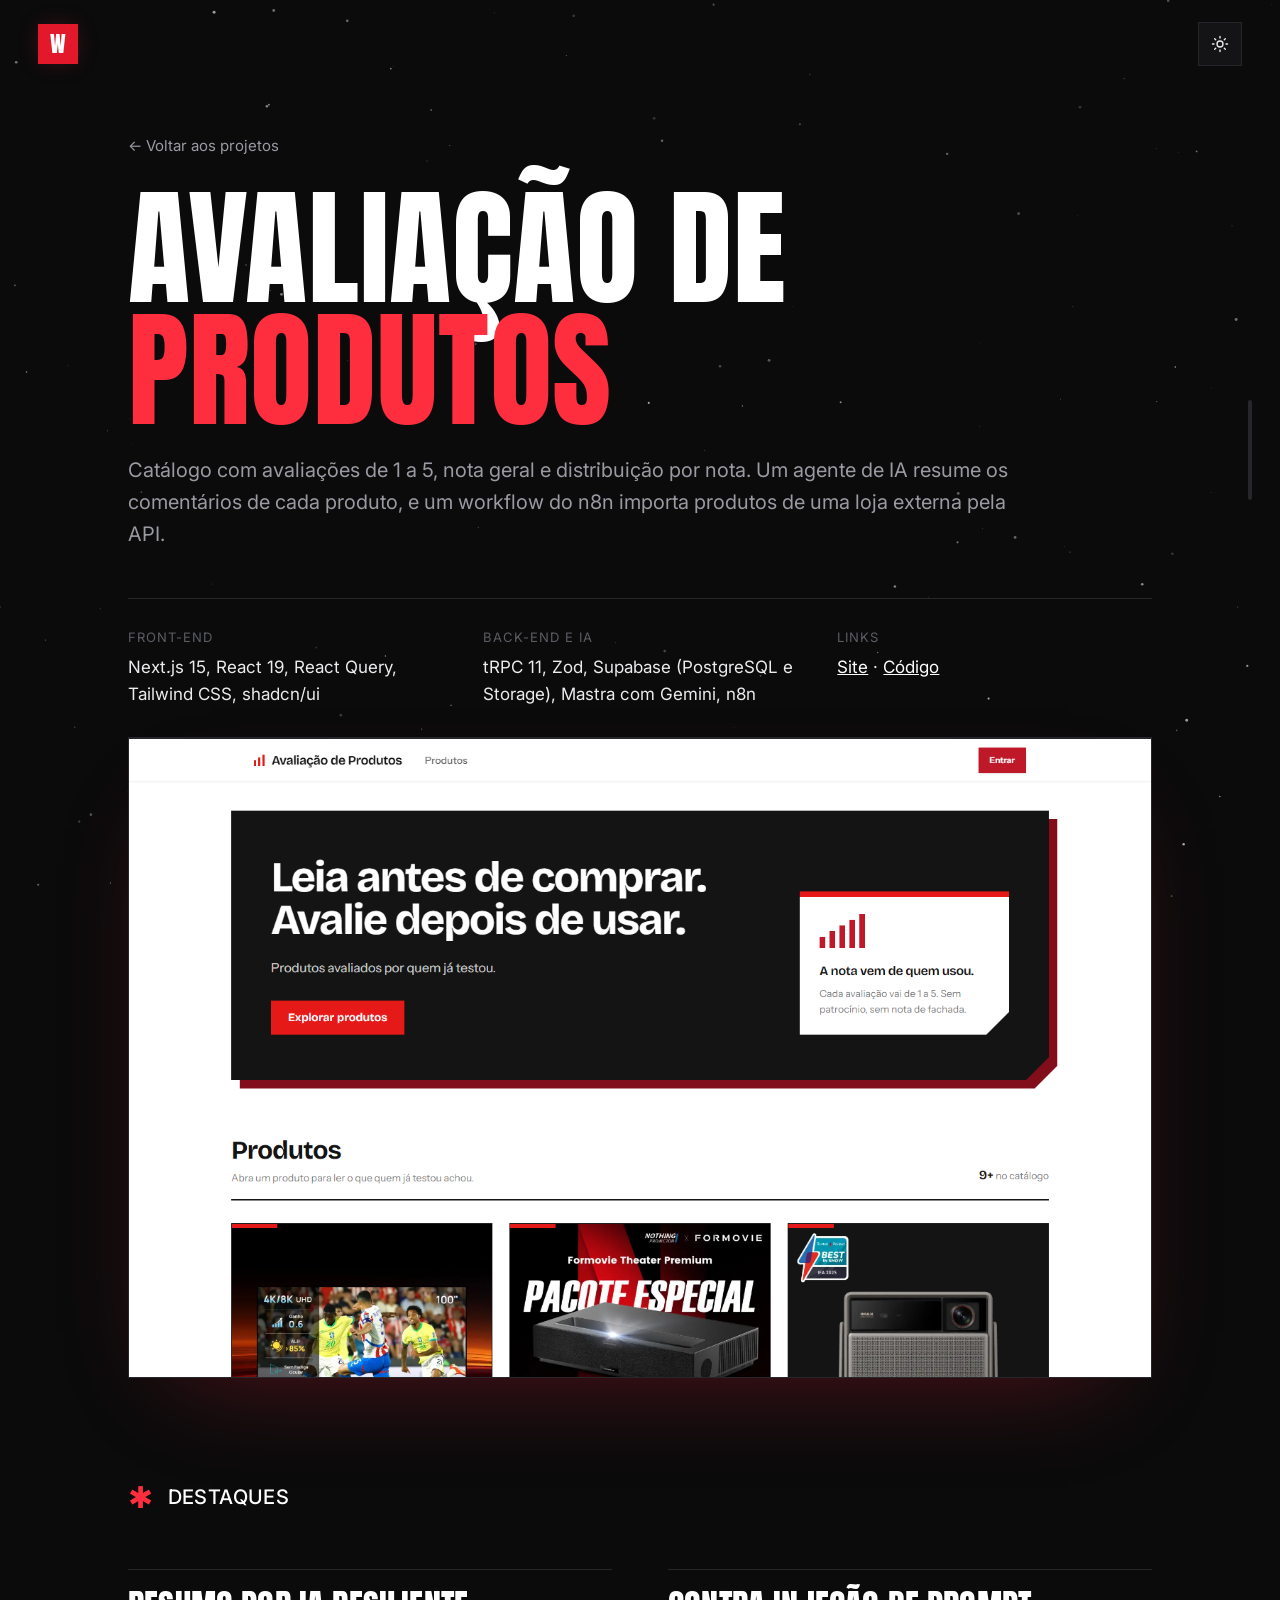
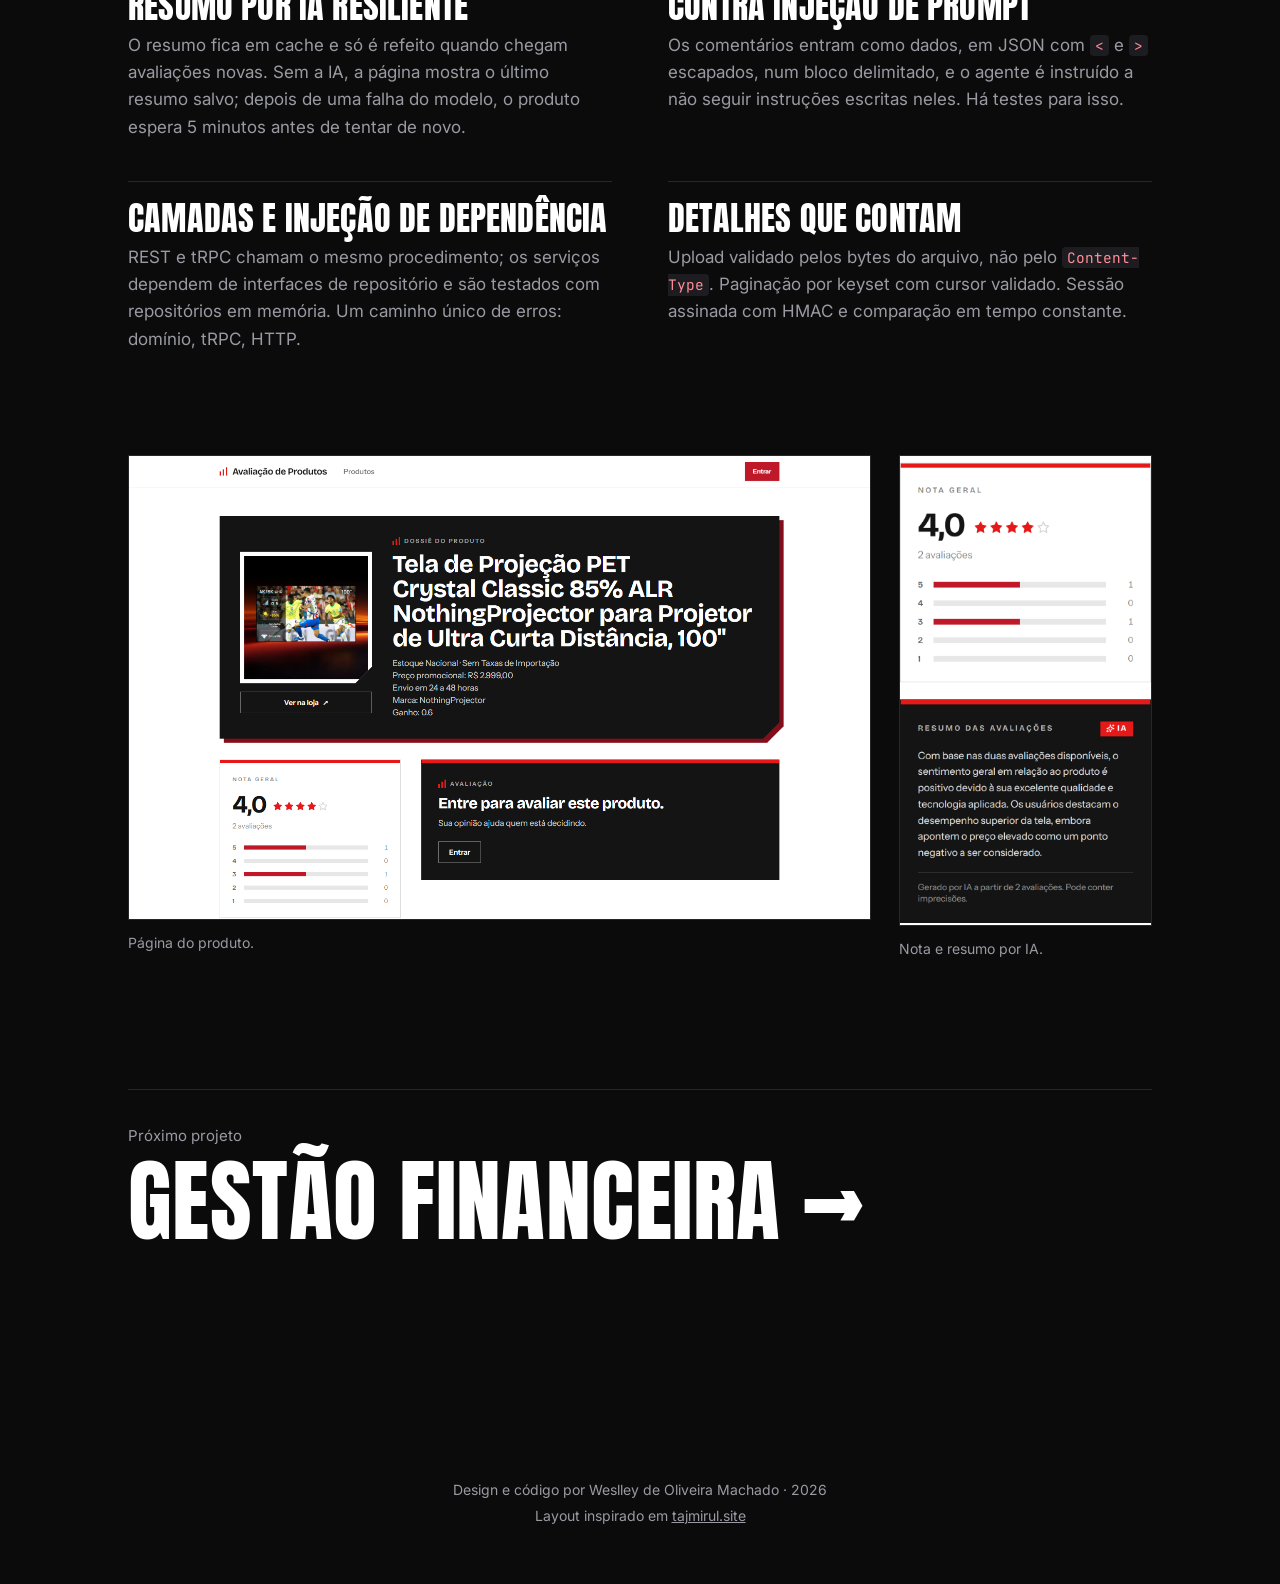
==== projetos/avaliacao-produtos.html @ 2e0fcb54 "feat: novo layout com stack, experiência e páginas de projeto Co-Authored-By: Claude Opus 5.5 <norep" ====
<!doctype html>
<html lang="pt-BR">
  <head>
    <meta charset="utf-8" />
    <meta name="viewport" content="width=device-width, initial-scale=1" />
    <title>Avaliação de Produtos · Weslley de Oliveira Machado</title>
    <meta
      name="description"
      content="Catálogo com avaliações e resumo por IA: Next.js 15, tRPC, Supabase, Mastra e n8n, com arquitetura em camadas e testes."
    />
    <meta name="color-scheme" content="dark light" />
    <meta name="theme-color" content="#0b0b0c" />
    <meta property="og:title" content="Avaliação de Produtos · Weslley de Oliveira Machado" />
    <meta property="og:image" content="https://weslley-de-oliveira.github.io/assets/img/ap-catalogo.png" />
    <link rel="canonical" href="https://weslley-de-oliveira.github.io/projetos/avaliacao-produtos.html" />
    <link rel="icon" href="../assets/favicon.svg" type="image/svg+xml" />

    <link rel="preconnect" href="https://fonts.googleapis.com" />
    <link rel="preconnect" href="https://fonts.gstatic.com" crossorigin />
    <link
      rel="stylesheet"
      href="https://fonts.googleapis.com/css2?family=Anton&family=Inter:wght@300;400;500;600&family=JetBrains+Mono:wght@400;500&display=swap"
    />
    <link rel="stylesheet" href="../assets/styles.css?v=3" />

    <script>
      try {
        document.documentElement.classList.add('js');
        if (localStorage.getItem('tema') === 'light') document.documentElement.dataset.theme = 'light';
      } catch {}
    </script>
    <script src="../assets/main.js?v=3" defer></script>
  </head>
  <body>
    <a class="skip-link" href="#conteudo">Pular para o conteúdo</a>
    <canvas class="stars" aria-hidden="true"></canvas>
    <div class="scroll-progress" aria-hidden="true"><span></span></div>

    <header class="topbar">
      <a class="brand" href="../" aria-label="Voltar ao início">
        <span class="brand-mark" aria-hidden="true">W</span>
      </a>
      <div class="topbar-actions">
        <button class="theme-toggle" type="button" aria-label="Usar o tema claro">
          <svg class="icon-sun" viewBox="0 0 24 24" aria-hidden="true">
            <circle cx="12" cy="12" r="4" />
            <path d="M12 2v2M12 20v2M4.9 4.9l1.4 1.4M17.7 17.7l1.4 1.4M2 12h2M20 12h2M4.9 19.1l1.4-1.4M17.7 6.3l1.4-1.4" />
          </svg>
          <svg class="icon-moon" viewBox="0 0 24 24" aria-hidden="true">
            <path d="M20 14.5A8 8 0 0 1 9.5 4a8 8 0 1 0 10.5 10.5Z" />
          </svg>
        </button>
      </div>
    </header>

    <main id="conteudo" class="page">
      <div class="container">
        <a class="back-link" href="../#projetos">← Voltar aos projetos</a>

        <h1 class="display page-title">Avaliação de <span class="accent">Produtos</span></h1>
        <p class="page-lead">
          Catálogo com avaliações de 1 a 5, nota geral e distribuição por nota. Um agente de IA resume os comentários de
          cada produto, e um workflow do n8n importa produtos de uma loja externa pela API.
        </p>

        <dl class="page-meta">
          <div>
            <dt>Front-end</dt>
            <dd>Next.js 15, React 19, React Query, Tailwind CSS, shadcn/ui</dd>
          </div>
          <div>
            <dt>Back-end e IA</dt>
            <dd>tRPC 11, Zod, Supabase (PostgreSQL e Storage), Mastra com Gemini, n8n</dd>
          </div>
          <div>
            <dt>Links</dt>
            <dd>
              <a href="https://avaliacao-produtos-iota.vercel.app" rel="noopener">Site</a> ·
              <a href="https://github.com/weslley-de-oliveira/avaliacao-produtos" rel="noopener">Código</a>
            </dd>
          </div>
        </dl>

        <figure class="shot shot-hero page-section">
          <img
            src="../assets/img/ap-catalogo.png"
            width="1440"
            height="900"
            alt="Página inicial da Avaliação de Produtos com destaque e catálogo"
          />
        </figure>

        <section class="page-section" aria-labelledby="destaques">
          <h2 class="section-label" id="destaques"><span class="asterisk" aria-hidden="true">✱</span>Destaques</h2>
          <ul class="features">
            <li class="reveal">
              <h3 class="display">Resumo por IA resiliente</h3>
              <p>
                O resumo fica em cache e só é refeito quando chegam avaliações novas. Sem a IA, a página mostra o último
                resumo salvo; depois de uma falha do modelo, o produto espera 5 minutos antes de tentar de novo.
              </p>
            </li>
            <li class="reveal">
              <h3 class="display">Contra injeção de prompt</h3>
              <p>
                Os comentários entram como dados, em JSON com <code>&lt;</code> e <code>&gt;</code> escapados, num bloco
                delimitado, e o agente é instruído a não seguir instruções escritas neles. Há testes para isso.
              </p>
            </li>
            <li class="reveal">
              <h3 class="display">Camadas e injeção de dependência</h3>
              <p>
                REST e tRPC chamam o mesmo procedimento; os serviços dependem de interfaces de repositório e são testados com
                repositórios em memória. Um caminho único de erros: domínio, tRPC, HTTP.
              </p>
            </li>
            <li class="reveal">
              <h3 class="display">Detalhes que contam</h3>
              <p>
                Upload validado pelos bytes do arquivo, não pelo <code>Content-Type</code>. Paginação por keyset com cursor
                validado. Sessão assinada com HMAC e comparação em tempo constante.
              </p>
            </li>
          </ul>
        </section>

        <div class="gallery gallery-aside page-section">
          <figure class="shot">
            <img
              src="../assets/img/ap-produto.png"
              width="1440"
              height="900"
              loading="lazy"
              alt="Página de um produto com imagem, descrição, nota geral e chamada para avaliar"
            />
            <figcaption>Página do produto.</figcaption>
          </figure>
          <figure class="shot">
            <img
              src="../assets/img/ap-resumo-ia.png"
              width="704"
              height="1317"
              loading="lazy"
              alt="Nota geral 4,0 com a distribuição das notas e o resumo das avaliações gerado por IA"
            />
            <figcaption>Nota e resumo por IA.</figcaption>
          </figure>
        </div>

        <a class="next-project" href="gestao-financeira.html">
          <small>Próximo projeto</small>
          <span class="display">Gestão Financeira →</span>
        </a>
      </div>
    </main>

    <footer class="footer">
      <div class="container">
        <p class="footer-credit">
          Design e código por Weslley de Oliveira Machado · <span data-year>2026</span><br />
          Layout inspirado em <a href="https://www.tajmirul.site/" rel="noopener">tajmirul.site</a>
        </p>
      </div>
    </footer>
  </body>
</html>
---- assets/styles.css ----
/* Tema escuro é o padrão; o claro vem do botão de alternar (data-theme="light"). */
:root {
  --bg: #0b0b0c;
  --bg-raise: #141416;
  --text: #ececee;
  --text-strong: #ffffff;
  --muted: #9a9aa2;
  --faint: #5c5c64;
  --line: #26262b;
  --accent: #ff2e3f;
  --accent-strong: #e3192b;
  --accent-soft: rgb(255 46 63 / 14%);
  --accent-glow: rgb(255 40 60 / 35%);
  --code-bg: #1d1d21;
  --code-text: #ff8d97;
  --star: 255 255 255;
  --overlay: rgb(11 11 12 / 97%);
  --mono-icon-filter: invert(1);

  --font-display: 'Anton', 'Impact', 'Arial Narrow', sans-serif;
  --font-sans: 'Inter', system-ui, -apple-system, 'Segoe UI', Roboto, sans-serif;
  --font-mono: 'JetBrains Mono', ui-monospace, 'Cascadia Code', Consolas, monospace;

  --container: 1120px;
  --gutter: clamp(20px, 5vw, 48px);

  color-scheme: dark;
}

:root[data-theme='light'] {
  --bg: #f5f5f6;
  --bg-raise: #ffffff;
  --text: #1a1a1d;
  --text-strong: #0b0b0c;
  --muted: #55555d;
  --faint: #a2a2aa;
  --line: #dcdce1;
  --accent: #d10f1e;
  --accent-strong: #c20e1c;
  --accent-soft: rgb(209 15 30 / 10%);
  --accent-glow: rgb(209 15 30 / 22%);
  --code-bg: #ececef;
  --code-text: #a30c18;
  --star: 20 20 25;
  --overlay: rgb(245 245 246 / 97%);
  --mono-icon-filter: none;

  color-scheme: light;
}

*,
*::before,
*::after {
  box-sizing: border-box;
}

html {
  scroll-behavior: smooth;
  -webkit-text-size-adjust: 100%;
}

body {
  margin: 0;
  background: var(--bg);
  color: var(--text);
  font-family: var(--font-sans);
  font-size: 17px;
  line-height: 1.6;
  -webkit-font-smoothing: antialiased;
  overflow-x: hidden;
}

body.menu-open {
  overflow: hidden;
}

::selection {
  background: var(--accent);
  color: #fff;
}

img {
  display: block;
  max-width: 100%;
  height: auto;
}

a {
  color: inherit;
}

h1,
h2,
h3,
h4,
p {
  margin: 0;
}

code {
  font-family: var(--font-mono);
  font-size: 0.85em;
  color: var(--code-text);
  background: var(--code-bg);
  padding: 0.1em 0.35em;
  border-radius: 4px;
}

:focus-visible {
  outline: 2px solid var(--accent);
  outline-offset: 3px;
}

.container {
  position: relative;
  width: 100%;
  max-width: var(--container);
  margin: 0 auto;
  padding: 0 var(--gutter);
}

.display {
  font-family: var(--font-display);
  font-weight: 400;
  text-transform: uppercase;
  letter-spacing: 0.005em;
  line-height: 0.95;
}

.accent {
  color: var(--accent);
}

.skip-link {
  position: absolute;
  left: 16px;
  top: -60px;
  z-index: 200;
  background: var(--accent-strong);
  color: #fff;
  padding: 10px 16px;
  text-decoration: none;
  font-weight: 600;
}

.skip-link:focus {
  top: 12px;
}

/* Fundo, progresso e link lateral */

.stars {
  position: fixed;
  inset: 0;
  z-index: -1;
  width: 100%;
  height: 100%;
  pointer-events: none;
}

.scroll-progress {
  position: fixed;
  right: 28px;
  top: 50%;
  z-index: 40;
  width: 4px;
  height: 100px;
  transform: translateY(-50%);
  border-radius: 4px;
  background: var(--line);
  overflow: hidden;
}

.scroll-progress span {
  display: block;
  width: 100%;
  height: 100%;
  border-radius: 4px;
  background: var(--accent);
  box-shadow: 0 0 12px var(--accent);
  transform-origin: top;
  transform: scaleY(var(--progress, 0));
}

.side-link {
  position: fixed;
  left: 22px;
  bottom: 40px;
  z-index: 40;
  writing-mode: vertical-rl;
  transform: rotate(180deg);
  color: var(--muted);
  font-size: 14px;
  letter-spacing: 0.04em;
  text-decoration: none;
  transition: color 0.2s;
}

.side-link:hover {
  color: var(--accent);
}

/* Barra superior e menu */

.topbar {
  position: fixed;
  top: 0;
  left: 0;
  right: 0;
  z-index: 60;
  display: flex;
  align-items: center;
  justify-content: space-between;
  padding: 22px clamp(20px, 3vw, 40px);
  pointer-events: none;
}

.topbar > * {
  pointer-events: auto;
}

.brand {
  text-decoration: none;
}

.brand-mark {
  display: grid;
  place-items: center;
  width: 40px;
  height: 40px;
  background: var(--accent-strong);
  color: #fff;
  font-family: var(--font-display);
  font-size: 22px;
  box-shadow: 0 0 24px -6px var(--accent-glow);
}

.topbar-actions {
  display: flex;
  align-items: center;
  gap: 10px;
}

.theme-toggle,
.menu-button {
  display: grid;
  place-items: center;
  width: 44px;
  height: 44px;
  border: 1px solid var(--line);
  background: var(--bg-raise);
  color: var(--text);
  cursor: pointer;
  transition: border-color 0.2s, color 0.2s;
}

.theme-toggle:hover,
.menu-button:hover {
  border-color: var(--accent);
  color: var(--accent);
}

.theme-toggle svg {
  width: 18px;
  height: 18px;
  fill: none;
  stroke: currentColor;
  stroke-width: 1.8;
  stroke-linecap: round;
}

.icon-moon {
  display: none;
}

:root[data-theme='light'] .icon-sun {
  display: none;
}

:root[data-theme='light'] .icon-moon {
  display: block;
}

.menu-button {
  align-content: center;
  gap: 7px;
}

.menu-button span {
  display: block;
  width: 22px;
  height: 2px;
  background: currentColor;
  transition: transform 0.3s ease;
}

.menu-button[aria-expanded='true'] span:first-child {
  transform: translateY(4.5px) rotate(45deg);
}

.menu-button[aria-expanded='true'] span:last-child {
  transform: translateY(-4.5px) rotate(-45deg);
}

.menu {
  position: fixed;
  inset: 0;
  z-index: 55;
  display: grid;
  place-items: center;
  background: var(--overlay);
  backdrop-filter: blur(6px);
}

.menu[hidden] {
  display: none;
}

.menu-inner {
  display: grid;
  grid-template-columns: 1fr auto;
  gap: clamp(32px, 8vw, 120px);
  width: min(100% - 2 * var(--gutter), 960px);
}

.menu-links {
  margin: 0;
  padding: 0;
  list-style: none;
}

.menu-links a {
  display: block;
  padding: 2px 0;
  font-family: var(--font-display);
  font-size: clamp(44px, 8vw, 88px);
  line-height: 1.05;
  text-transform: uppercase;
  text-decoration: none;
  color: var(--text);
  transition: color 0.2s, transform 0.2s;
}

.menu-links a:hover {
  color: var(--accent);
  transform: translateX(8px);
}

.menu-aside {
  display: grid;
  align-content: end;
  gap: 8px;
}

.menu-aside a {
  color: var(--muted);
  text-decoration: none;
}

.menu-aside a:hover {
  color: var(--accent);
}

.menu-label {
  color: var(--faint);
  font-size: 13px;
  text-transform: uppercase;
  letter-spacing: 0.08em;
}

/* Hero */

.hero {
  display: grid;
  align-content: center;
  min-height: 100svh;
  padding: 120px 0 64px;
}

.hero-grid {
  display: grid;
  grid-template-columns: minmax(0, 1fr) auto;
  align-items: center;
  gap: clamp(32px, 6vw, 72px);
}

.hero-text {
  min-width: 0;
  container-type: inline-size;
}

.hero-title {
  display: grid;
  font-size: clamp(44px, 16cqi, 128px);
  line-height: 0.88;
}

.hero-title .indent {
  padding-left: 0.12em;
  color: var(--text-strong);
}

.hero-lead {
  margin-top: 28px;
  max-width: 34em;
  font-size: clamp(17px, 1.6vw, 19px);
  color: var(--muted);
}

.hero-lead strong {
  color: var(--text-strong);
  font-weight: 600;
}

.hero-actions {
  display: flex;
  flex-wrap: wrap;
  gap: 12px;
  margin-top: 34px;
}

.hero-place {
  display: flex;
  align-items: center;
  gap: 10px;
  margin-top: 20px;
  font-size: 14px;
  color: var(--muted);
}

.status-dot {
  width: 9px;
  height: 9px;
  border-radius: 50%;
  background: var(--accent);
  box-shadow: 0 0 0 3px var(--accent-soft), 0 0 12px var(--accent);
}

.hero-photo {
  margin: 0;
  width: clamp(220px, 26vw, 330px);
}

.photo-frame {
  position: relative;
}

.photo-frame::before {
  content: '';
  position: absolute;
  inset: 14px -14px -14px 14px;
  border: 2px solid var(--accent);
  box-shadow: 0 0 30px -6px var(--accent-glow);
}

.photo-frame img {
  position: relative;
  width: 100%;
  aspect-ratio: 1;
  object-fit: cover;
  filter: grayscale(0.15) contrast(1.05);
}

.stats {
  display: flex;
  flex-wrap: wrap;
  justify-content: flex-end;
  gap: 24px clamp(32px, 6vw, 72px);
  margin: clamp(48px, 7vw, 72px) 0 0;
}

.stat {
  display: flex;
  flex-direction: column-reverse;
  align-items: flex-end;
  text-align: right;
}

.stat dd {
  margin: 0;
  font-size: clamp(44px, 5vw, 64px);
  color: var(--text-strong);
}

.stat dt {
  margin-top: 6px;
  font-size: 15px;
  color: var(--muted);
}

/* Botões */

.button {
  display: inline-flex;
  align-items: center;
  justify-content: center;
  min-height: 48px;
  padding: 0 26px;
  border: 1px solid var(--line);
  background: transparent;
  color: var(--text);
  font-family: var(--font-display);
  font-size: 18px;
  letter-spacing: 0.06em;
  text-transform: uppercase;
  text-decoration: none;
  transition: transform 0.15s, border-color 0.2s, background-color 0.2s, color 0.2s;
}

.button:hover {
  border-color: var(--accent);
  color: var(--accent);
  transform: translateY(-2px);
}

.button-primary {
  background: var(--accent-strong);
  border-color: var(--accent-strong);
  color: #fff;
  box-shadow: 0 12px 30px -14px var(--accent-glow);
}

.button-primary:hover {
  background: var(--accent);
  border-color: var(--accent);
  color: #fff;
}

/* Declaração e sobre */

.statement {
  padding: clamp(64px, 10vw, 140px) 0;
}

.statement-text {
  max-width: 22em;
  font-size: clamp(32px, 5vw, 64px);
  font-weight: 300;
  line-height: 1.12;
  letter-spacing: -0.02em;
  color: var(--text-strong);
}

.section {
  padding: clamp(64px, 9vw, 120px) 0;
}

.kicker {
  padding-bottom: 18px;
  border-bottom: 1px solid var(--line);
  color: var(--muted);
}

.about {
  display: grid;
  grid-template-columns: 1fr 1fr;
  gap: 48px;
  margin-top: 40px;
}

.about-title {
  font-size: clamp(36px, 4.4vw, 56px);
  font-weight: 400;
  letter-spacing: -0.02em;
  line-height: 1.1;
  color: var(--text-strong);
}

.about-text {
  display: grid;
  gap: 18px;
  color: var(--muted);
}

.section-label {
  display: flex;
  align-items: center;
  gap: 14px;
  margin-bottom: clamp(32px, 5vw, 56px);
  font-size: 20px;
  font-weight: 500;
  letter-spacing: 0.02em;
  text-transform: uppercase;
  color: var(--text-strong);
}

.section-label.small {
  margin-bottom: 20px;
  font-size: 16px;
}

.asterisk {
  font-size: 1.5em;
  line-height: 1;
  color: var(--accent);
}

/* Stack */

.stack-row {
  display: grid;
  grid-template-columns: minmax(0, 0.8fr) minmax(0, 1.2fr);
  gap: 32px;
  padding: 36px 0;
  border-top: 1px solid var(--line);
}

.stack-title {
  font-size: clamp(40px, 5vw, 60px);
  color: var(--faint);
  transition: color 0.3s;
}

.stack-row:hover .stack-title {
  color: var(--text-strong);
}

.stack-list {
  display: flex;
  flex-wrap: wrap;
  gap: 18px 30px;
  margin: 0;
  padding: 0;
  list-style: none;
}

.stack-list li {
  display: flex;
  align-items: center;
  gap: 12px;
  font-size: clamp(18px, 1.8vw, 22px);
  color: var(--text);
}

.stack-list img {
  width: 36px;
  height: 36px;
}

.mono-icon {
  filter: var(--mono-icon-filter);
}

.glyph {
  display: grid;
  place-items: center;
  width: 36px;
  height: 36px;
  border: 1px solid var(--accent);
  color: var(--accent);
  font-family: var(--font-mono);
  font-size: 13px;
}

/* Experiência */

.jobs {
  display: grid;
  gap: clamp(36px, 5vw, 56px);
  margin: 0;
  padding: 0;
  list-style: none;
}

.job-company {
  font-size: 19px;
  color: var(--muted);
}

.job-title {
  margin-top: 6px;
  font-size: clamp(36px, 5.2vw, 64px);
  color: var(--text-strong);
}

.job-when {
  margin-top: 10px;
  color: var(--accent);
  font-family: var(--font-mono);
  font-size: 15px;
}

.job-text {
  margin-top: 8px;
  max-width: 60ch;
  color: var(--muted);
}

.education {
  display: grid;
  grid-template-columns: 1fr 1fr;
  gap: 48px;
  margin-top: clamp(64px, 8vw, 96px);
  padding-top: 40px;
  border-top: 1px solid var(--line);
}

.plain-list {
  display: grid;
  gap: 16px;
  margin: 0;
  padding: 0;
  list-style: none;
}

.plain-list li {
  display: grid;
  gap: 2px;
}

.plain-list strong {
  font-weight: 500;
  color: var(--text-strong);
}

.plain-list span {
  font-size: 15px;
  color: var(--muted);
}

.plain-list.compact {
  gap: 10px;
}

.plain-list.compact li {
  position: relative;
  padding-left: 20px;
}

.plain-list.compact li::before {
  content: '';
  position: absolute;
  left: 0;
  top: 0.75em;
  width: 8px;
  height: 2px;
  background: var(--accent);
}

/* Projetos */

.projects {
  margin: 0;
  padding: 0;
  list-style: none;
}

.projects li + li {
  border-top: 1px solid var(--line);
}

.project-row {
  display: flex;
  align-items: flex-start;
  gap: 18px;
  padding: 26px 0;
  text-decoration: none;
}

.project-num {
  padding-top: 0.5em;
  font-family: var(--font-display);
  font-size: 18px;
  color: var(--muted);
}

.project-body {
  display: grid;
  gap: 10px;
}

.project-name {
  font-size: clamp(44px, 6.4vw, 84px);
  color: var(--text-strong);
  transition: color 0.25s, transform 0.25s;
}

.project-row:hover .project-name,
.project-row:focus-visible .project-name {
  color: var(--accent);
  transform: translateX(10px);
}

.project-tags {
  display: flex;
  flex-wrap: wrap;
  align-items: center;
  gap: 8px 14px;
  font-size: 14px;
  color: var(--muted);
}

.project-tags span + span::before {
  content: '';
  display: inline-block;
  width: 6px;
  height: 6px;
  margin-right: 14px;
  border-radius: 50%;
  background: var(--faint);
  vertical-align: middle;
}

.project-preview {
  position: fixed;
  left: 0;
  top: 0;
  z-index: 30;
  width: 380px;
  aspect-ratio: 16 / 10;
  object-fit: cover;
  border: 1px solid var(--line);
  box-shadow: 0 30px 60px -20px rgb(0 0 0 / 70%), 0 0 40px -10px var(--accent-glow);
  opacity: 0;
  pointer-events: none;
  transition: opacity 0.2s;
}

.project-preview.is-visible {
  opacity: 1;
}

/* Como trabalho */

.principles {
  display: grid;
  grid-template-columns: repeat(2, 1fr);
  gap: 40px 56px;
  margin: 0;
  padding: 0;
  list-style: none;
  counter-reset: principle;
}

.principles li {
  counter-increment: principle;
  padding-top: 20px;
  border-top: 1px solid var(--line);
}

.principles li::before {
  content: '_0' counter(principle) '.';
  font-family: var(--font-display);
  font-size: 16px;
  color: var(--accent);
}

.principles h3 {
  margin-top: 8px;
  font-size: clamp(30px, 3.4vw, 40px);
  color: var(--text-strong);
}

.principles p {
  margin-top: 10px;
  color: var(--muted);
}

/* Rodapé */

.footer {
  padding: clamp(96px, 12vw, 160px) 0 56px;
  text-align: center;
}

.footer-kicker {
  font-size: clamp(18px, 2vw, 22px);
  color: var(--text);
}

.footer-link {
  display: inline-block;
  margin-top: 14px;
  font-size: clamp(40px, 7vw, 96px);
  color: var(--text-strong);
  text-decoration: none;
  transition: transform 0.2s;
}

.footer-link:hover {
  transform: translateY(-3px);
}

.footer-link:hover .accent {
  text-shadow: 0 0 30px var(--accent-glow);
}

.footer-credit {
  margin-top: 40px;
  font-size: 14px;
  line-height: 1.8;
  color: var(--muted);
}

.footer-credit a:hover {
  color: var(--accent);
}

/* Páginas de projeto */

.page {
  padding: 132px 0 40px;
}

.back-link {
  display: inline-flex;
  align-items: center;
  gap: 8px;
  color: var(--muted);
  text-decoration: none;
  font-size: 15px;
}

.back-link:hover {
  color: var(--accent);
}

.page-title {
  margin-top: 28px;
  font-size: clamp(56px, 10vw, 140px);
  color: var(--text-strong);
}

.page-lead {
  margin-top: 24px;
  max-width: 44em;
  font-size: clamp(17px, 1.7vw, 20px);
  color: var(--muted);
}

.page-meta {
  display: grid;
  grid-template-columns: repeat(3, minmax(0, 1fr));
  gap: 24px 40px;
  margin: 48px 0 0;
  padding: 28px 0;
  border-block: 1px solid var(--line);
}

.page-meta dt {
  font-size: 13px;
  letter-spacing: 0.08em;
  text-transform: uppercase;
  color: var(--faint);
}

.page-meta dd {
  margin: 6px 0 0;
  color: var(--text);
}

.page-meta a {
  color: var(--text-strong);
}

.page-meta a:hover {
  color: var(--accent);
}

.page-section {
  margin-top: clamp(64px, 8vw, 104px);
}

.shot {
  margin: 0;
}

.shot img {
  width: 100%;
  border: 1px solid var(--line);
}

.shot figcaption {
  margin-top: 12px;
  font-size: 14px;
  color: var(--muted);
}

.shot-hero img {
  box-shadow: 0 40px 100px -50px var(--accent-glow);
}

.features {
  display: grid;
  grid-template-columns: repeat(2, 1fr);
  gap: 40px 56px;
  margin: 0;
  padding: 0;
  list-style: none;
}

.features li {
  padding-top: 20px;
  border-top: 1px solid var(--line);
}

.features h3 {
  font-size: clamp(26px, 2.8vw, 34px);
  color: var(--text-strong);
}

.features p {
  margin-top: 10px;
  color: var(--muted);
}

.numbers {
  display: grid;
  grid-template-columns: repeat(3, 1fr);
  gap: 32px;
  margin: 0;
}

.numbers div {
  display: flex;
  flex-direction: column-reverse;
}

.numbers dd {
  margin: 0;
  font-size: clamp(40px, 5vw, 64px);
  color: var(--text-strong);
}

.numbers dt {
  margin-top: 4px;
  color: var(--muted);
}

.gallery {
  display: grid;
  grid-template-columns: repeat(2, 1fr);
  gap: 28px;
  align-items: start;
}

.gallery .wide {
  grid-column: 1 / -1;
}

.gallery-aside {
  grid-template-columns: 1fr 0.34fr;
}

.next-project {
  display: block;
  margin-top: clamp(80px, 10vw, 140px);
  padding-top: 32px;
  border-top: 1px solid var(--line);
  text-decoration: none;
}

.next-project small {
  color: var(--muted);
  font-size: 15px;
}

.next-project .display {
  display: block;
  margin-top: 10px;
  font-size: clamp(40px, 7vw, 96px);
  color: var(--text-strong);
  transition: color 0.2s;
}

.next-project:hover .display {
  color: var(--accent);
}

/* Entrada suave */

@media (prefers-reduced-motion: no-preference) {
  .js .reveal {
    opacity: 0;
    transform: translateY(24px);
    transition: opacity 0.8s ease, transform 0.8s ease;
  }

  .js .reveal.is-visible {
    opacity: 1;
    transform: none;
  }

  .hero-title span {
    animation: rise 0.9s cubic-bezier(0.2, 0.7, 0.2, 1) both;
  }

  .hero-title span + span {
    animation-delay: 0.12s;
  }

  .status-dot {
    animation: pulse 2.4s ease-in-out infinite;
  }
}

@keyframes rise {
  from {
    opacity: 0;
    transform: translateY(40px);
  }
}

@keyframes pulse {
  50% {
    box-shadow: 0 0 0 6px transparent, 0 0 18px var(--accent);
  }
}

@media (prefers-reduced-motion: reduce) {
  html {
    scroll-behavior: auto;
  }
}

/* Telas menores */

@media (max-width: 1240px) {
  .side-link {
    display: none;
  }
}

@media (max-width: 900px) {
  .side-link,
  .scroll-progress {
    display: none;
  }

  .stack-row {
    grid-template-columns: 1fr;
    gap: 20px;
  }

  .project-preview {
    display: none;
  }
}

@media (max-width: 760px) {
  .hero {
    min-height: auto;
    padding-top: 104px;
  }

  .hero-grid {
    grid-template-columns: 1fr;
  }

  .hero-photo {
    order: -1;
    width: 176px;
    margin-bottom: 8px;
  }

  .stats {
    justify-content: flex-start;
  }

  .stat {
    align-items: flex-start;
    text-align: left;
  }

  .about,
  .education,
  .principles,
  .features,
  .menu-inner {
    grid-template-columns: 1fr;
  }

  .page-meta,
  .numbers {
    grid-template-columns: 1fr 1fr;
  }

  .gallery,
  .gallery-aside {
    grid-template-columns: 1fr;
  }

  .gallery-aside .shot:last-child {
    max-width: 300px;
  }

  .hero-actions .button {
    flex: 1 1 auto;
  }
}
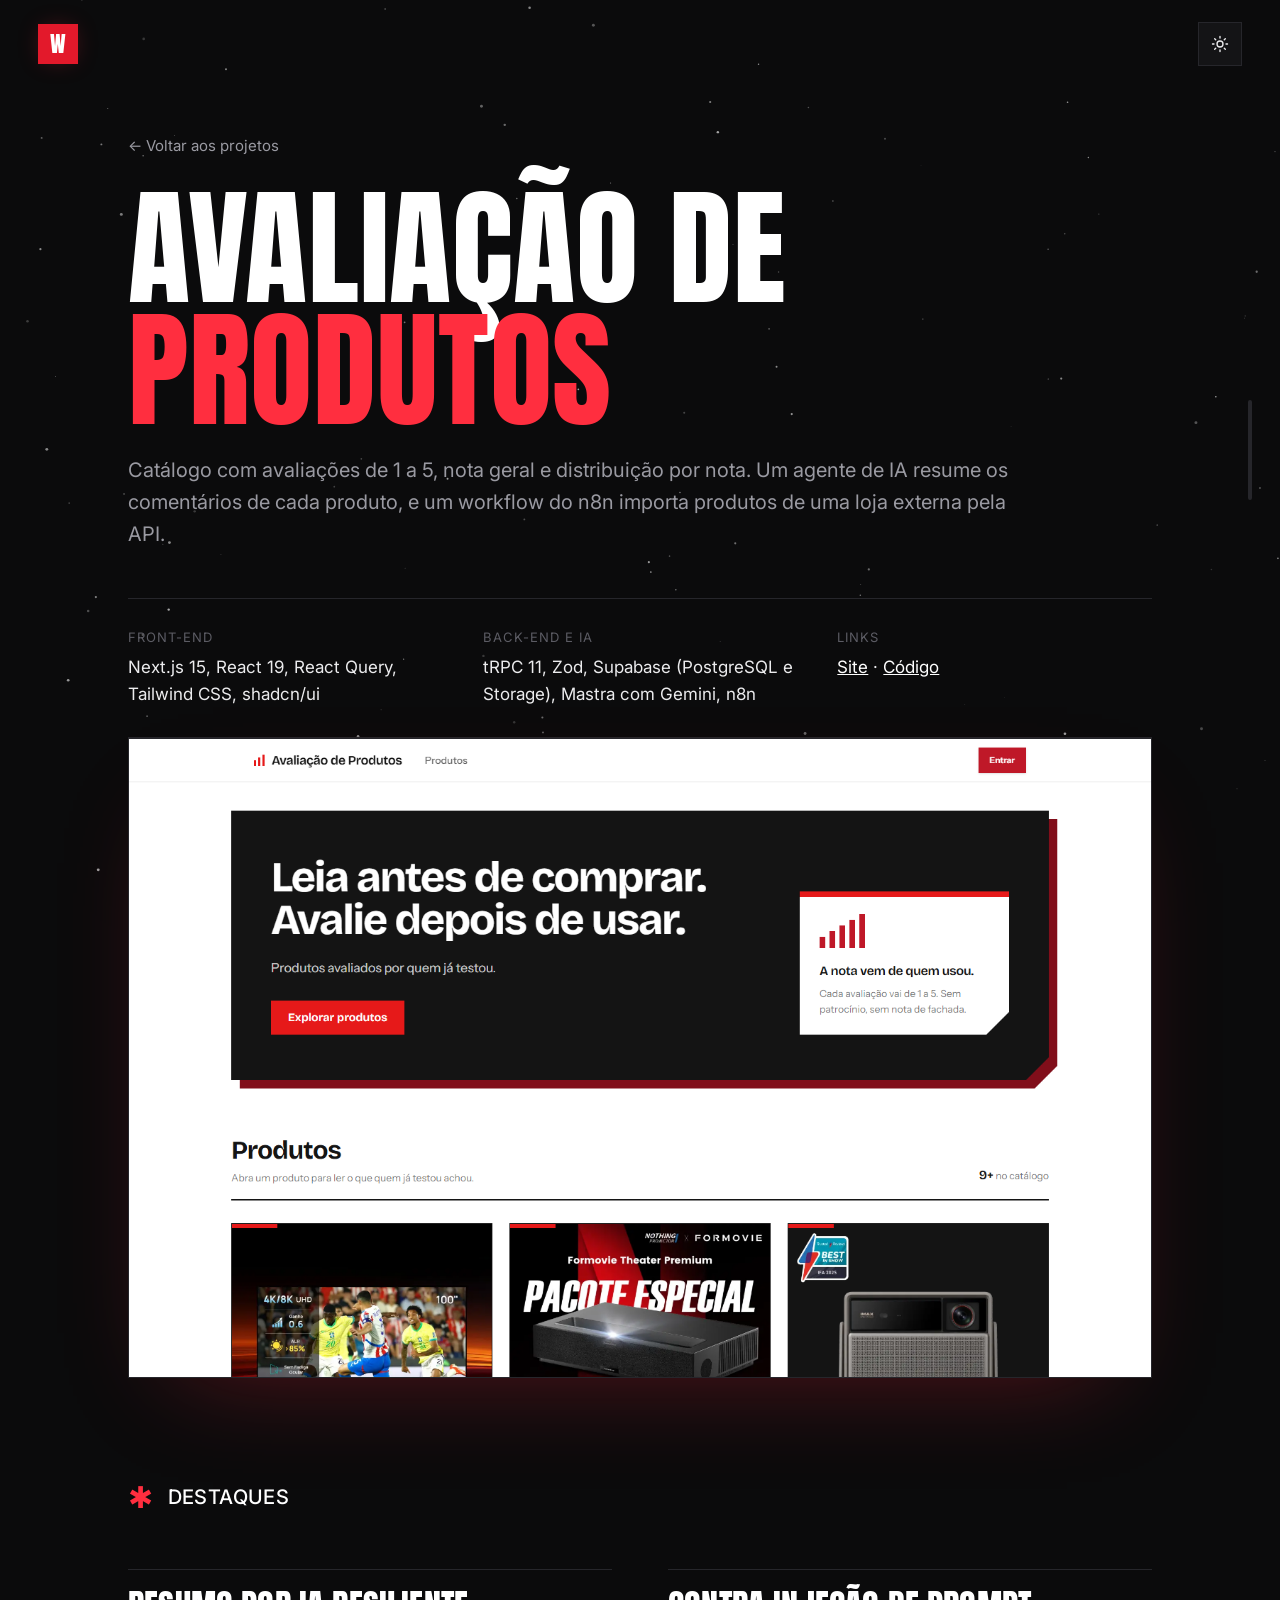
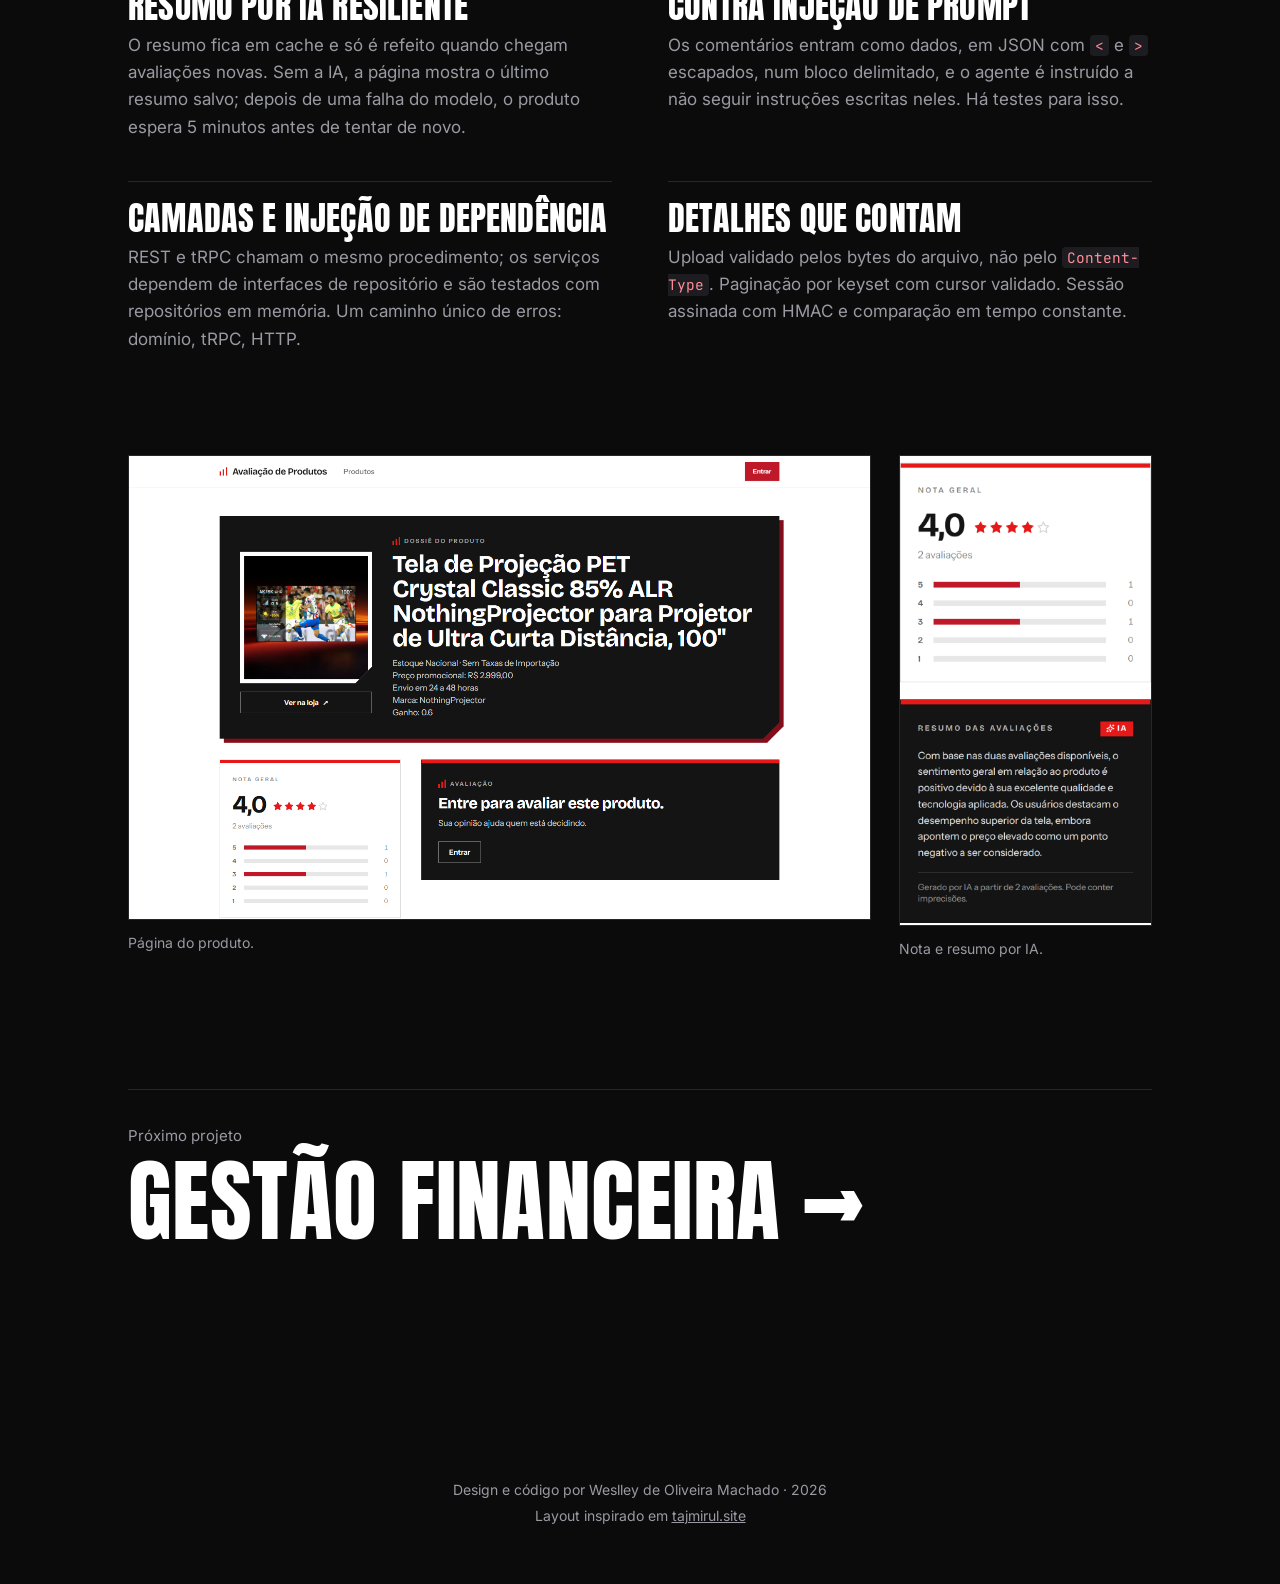
==== commit 336ef35b: "feat: título full stack com os ícones da stack Co-Authored-By: Claude Opus 5.5 <noreply@anthropic.co" ====
--- a/projetos/avaliacao-produtos.html
+++ b/projetos/avaliacao-produtos.html
@@ -21,7 +21,7 @@
       rel="stylesheet"
       href="https://fonts.googleapis.com/css2?family=Anton&family=Inter:wght@300;400;500;600&family=JetBrains+Mono:wght@400;500&display=swap"
     />
-    <link rel="stylesheet" href="../assets/styles.css?v=3" />
+    <link rel="stylesheet" href="../assets/styles.css?v=4" />
 
     <script>
       try {
@@ -29,7 +29,7 @@
         if (localStorage.getItem('tema') === 'light') document.documentElement.dataset.theme = 'light';
       } catch {}
     </script>
-    <script src="../assets/main.js?v=3" defer></script>
+    <script src="../assets/main.js?v=4" defer></script>
   </head>
   <body>
     <a class="skip-link" href="#conteudo">Pular para o conteúdo</a>
--- a/assets/styles.css
+++ b/assets/styles.css
@@ -400,8 +400,38 @@
   color: var(--text-strong);
 }
 
+.hero-stack {
+  display: flex;
+  flex-wrap: wrap;
+  gap: 10px;
+  margin: 28px 0 0;
+  padding: 0;
+  list-style: none;
+}
+
+.hero-stack li {
+  display: grid;
+  place-items: center;
+  width: 50px;
+  height: 50px;
+  border: 1px solid var(--line);
+  background: var(--bg-raise);
+  transition: border-color 0.2s, transform 0.2s, box-shadow 0.2s;
+}
+
+.hero-stack li:hover {
+  border-color: var(--accent);
+  box-shadow: 0 0 20px -6px var(--accent-glow);
+  transform: translateY(-3px);
+}
+
+.hero-stack img {
+  width: 28px;
+  height: 28px;
+}
+
 .hero-lead {
-  margin-top: 28px;
+  margin-top: 24px;
   max-width: 34em;
   font-size: clamp(17px, 1.6vw, 19px);
   color: var(--muted);
